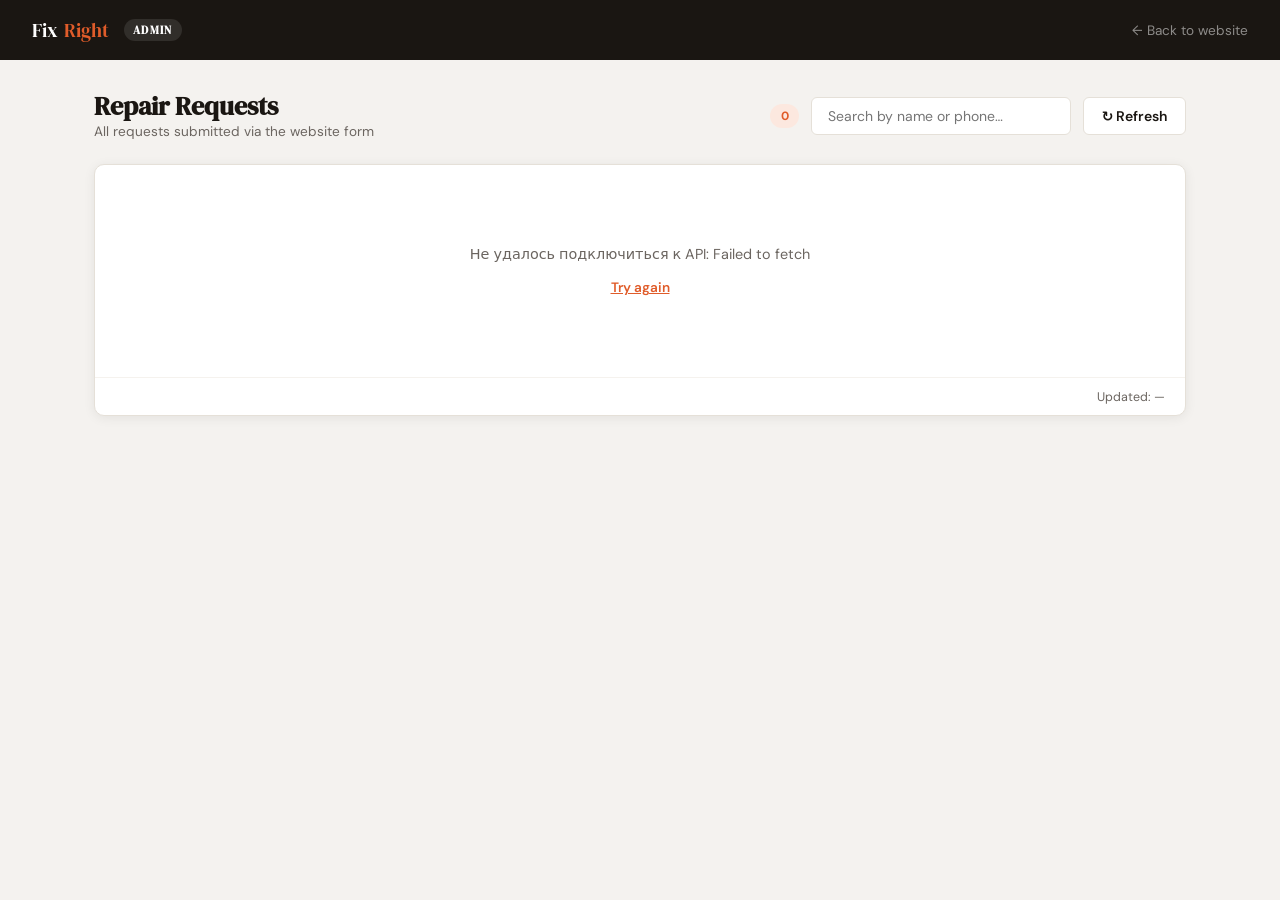
==== frontend/admin/admin.html @ c4b5f279 "initial commit" ====
<!DOCTYPE html>
<html lang="en">
<head>
  <meta charset="UTF-8" />
  <meta name="viewport" content="width=device-width, initial-scale=1.0" />
  <title>FixRight — Admin</title>
  <link rel="preconnect" href="https://fonts.googleapis.com" />
  <link href="https://fonts.googleapis.com/css2?family=DM+Serif+Display&family=DM+Sans:wght@300;400;500;600&display=swap" rel="stylesheet" />
  <link rel="stylesheet" href="admin.css" />
</head>
<body>

  <header class="header">
    <div class="header-logo">
      Fix<em>Right</em>
      <span class="header-tag">Admin</span>
    </div>
    <a href="/" class="header-back">← Back to website</a>
  </header>

  <main class="page">

    <div class="toolbar">
      <div class="toolbar-left">
        <h1>Repair Requests</h1>
        <p>All requests submitted via the website form</p>
      </div>
      <div class="toolbar-right">
        <span class="count-pill" id="count-pill">…</span>
        <input
          type="search"
          class="search"
          id="search"
          placeholder="Search by name or phone…"
        />
        <button class="btn btn-outline" id="btn-refresh">↻ Refresh</button>
      </div>
    </div>

    <div class="card">
      <div class="table-scroll" id="table-wrap">
        <table>
          <thead>
            <tr>
              <th>#</th>
              <th>Name</th>
              <th>Phone</th>
              <th>Problem Description</th>
              <th>Request Date</th>
            </tr>
          </thead>
          <tbody id="tbody"></tbody>
        </table>
      </div>

      <div class="state" id="state-loading">
        <p>Loading requests…</p>
      </div>
      <div class="state" id="state-empty" hidden>
        <p>No requests yet.</p>
      </div>
      <div class="state" id="state-error" hidden>
        <p id="error-text">Failed to load requests.</p>
        <span class="retry" id="retry-btn">Try again</span>
      </div>

      <div class="card-footer" id="card-footer" hidden>
        <span id="footer-text"></span>
        <span>Updated: <span id="last-updated">—</span></span>
      </div>
    </div>

  </main>

  <script src="admin.js"></script>
</body>
</html>
---- frontend/admin/admin.css ----
*, *::before, *::after { box-sizing: border-box; margin: 0; padding: 0; }

:root {
  --ink:        #1a1612;
  --bg:         #f4f2ef;
  --surface:    #ffffff;
  --border:     #e5e0d8;
  --muted:      #6b6560;
  --accent:     #e05c2a;
  --accent-lt:  #fce8df;
  --font-serif: 'DM Serif Display', Georgia, serif;
  --font-sans:  'DM Sans', system-ui, sans-serif;
  --radius:     10px;
  --shadow:     0 2px 12px rgba(0,0,0,.07);
}

body {
  font-family: var(--font-sans);
  background: var(--bg);
  color: var(--ink);
  min-height: 100vh;
  -webkit-font-smoothing: antialiased;
}

/*Header*/
.header {
  background: var(--ink);
  color: #fff;
  padding: 0 2rem;
  height: 60px;
  display: flex;
  align-items: center;
  justify-content: space-between;
  position: sticky;
  top: 0;
  z-index: 10;
}
.header-logo {
  font-family: var(--font-serif);
  font-size: 1.2rem;
  display: flex;
  align-items: center;
  gap: 0.4rem;
}
.header-logo em { color: var(--accent); font-style: normal; }
.header-tag {
  font-size: 0.7rem;
  font-weight: 600;
  letter-spacing: .1em;
  text-transform: uppercase;
  background: rgba(255,255,255,.1);
  padding: 0.2rem 0.6rem;
  border-radius: 999px;
  margin-left: 0.5rem;
}
.header-back {
  font-size: 0.85rem;
  color: rgba(255,255,255,.5);
  text-decoration: none;
  transition: color 0.15s;
}
.header-back:hover { color: #fff; }

/*Layout*/
.page { max-width: 1140px; margin: 0 auto; padding: 2rem 1.5rem 4rem; }

/*Toolbar*/
.toolbar {
  display: flex;
  align-items: center;
  justify-content: space-between;
  flex-wrap: wrap;
  gap: 1rem;
  margin-bottom: 1.5rem;
}
.toolbar-left h1 {
  font-family: var(--font-serif);
  font-size: 1.6rem;
  line-height: 1.1;
}
.toolbar-left p {
  font-size: 0.85rem;
  color: var(--muted);
  margin-top: 0.2rem;
}
.toolbar-right { display: flex; align-items: center; gap: 0.75rem; flex-wrap: wrap; }

.search {
  padding: 0.55rem 1rem;
  border: 1.5px solid var(--border);
  border-radius: 6px;
  font-family: var(--font-sans);
  font-size: 0.875rem;
  width: 260px;
  outline: none;
  transition: border-color 0.15s;
  background: var(--surface);
}
.search:focus { border-color: var(--accent); }

.btn {
  padding: 0.55rem 1.1rem;
  border-radius: 6px;
  font-family: var(--font-sans);
  font-size: 0.875rem;
  font-weight: 600;
  cursor: pointer;
  transition: all 0.15s;
  border: 1.5px solid transparent;
  white-space: nowrap;
}
.btn-outline {
  background: var(--surface);
  border-color: var(--border);
  color: var(--ink);
}
.btn-outline:hover { border-color: var(--ink); }

/* count pill */
.count-pill {
  background: var(--accent-lt);
  color: var(--accent);
  font-size: 0.75rem;
  font-weight: 700;
  padding: 0.25rem 0.65rem;
  border-radius: 999px;
}

/*Card / Table*/
.card {
  background: var(--surface);
  border: 1px solid var(--border);
  border-radius: var(--radius);
  box-shadow: var(--shadow);
  overflow: hidden;
}
.table-scroll { overflow-x: auto; }

table { width: 100%; border-collapse: collapse; }
thead { background: #f9f7f4; border-bottom: 2px solid var(--border); }
thead th {
  text-align: left;
  padding: 0.75rem 1.25rem;
  font-size: 0.72rem;
  font-weight: 700;
  letter-spacing: .09em;
  text-transform: uppercase;
  color: var(--muted);
  white-space: nowrap;
}
tbody tr { border-bottom: 1px solid #f5f2ee; transition: background 0.1s; }
tbody tr:last-child { border-bottom: none; }
tbody tr:hover { background: #fdf9f6; }
tbody td { padding: 1rem 1.25rem; font-size: 0.875rem; vertical-align: top; }

.col-id    { color: #bbb; font-size: 0.78rem; width: 52px; }
.col-name  { font-weight: 600; white-space: nowrap; }
.col-phone { white-space: nowrap; }
.col-phone a { color: var(--accent); text-decoration: none; font-weight: 500; }
.col-phone a:hover { text-decoration: underline; }
.col-problem { color: #4a4540; max-width: 440px; line-height: 1.55; }
.col-date  { color: var(--muted); font-size: 0.8rem; white-space: nowrap; }

/*States*/
.state {
  text-align: center;
  padding: 5rem 2rem;
  color: var(--muted);
}
.state-icon { font-size: 2.5rem; margin-bottom: 0.75rem; }
.state p { font-size: 0.9rem; }
.state .retry {
  margin-top: 1rem;
  display: inline-block;
  font-size: 0.85rem;
  font-weight: 600;
  color: var(--accent);
  cursor: pointer;
  text-decoration: underline;
}

/*Card footer*/
.card-footer {
  padding: 0.65rem 1.25rem;
  border-top: 1px solid #f5f2ee;
  font-size: 0.78rem;
  color: var(--muted);
  display: flex;
  align-items: center;
  justify-content: space-between;
}

/*Responsive*/
@media (max-width: 640px) {
  .search { width: 100%; }
  .toolbar { flex-direction: column; align-items: flex-start; }
}
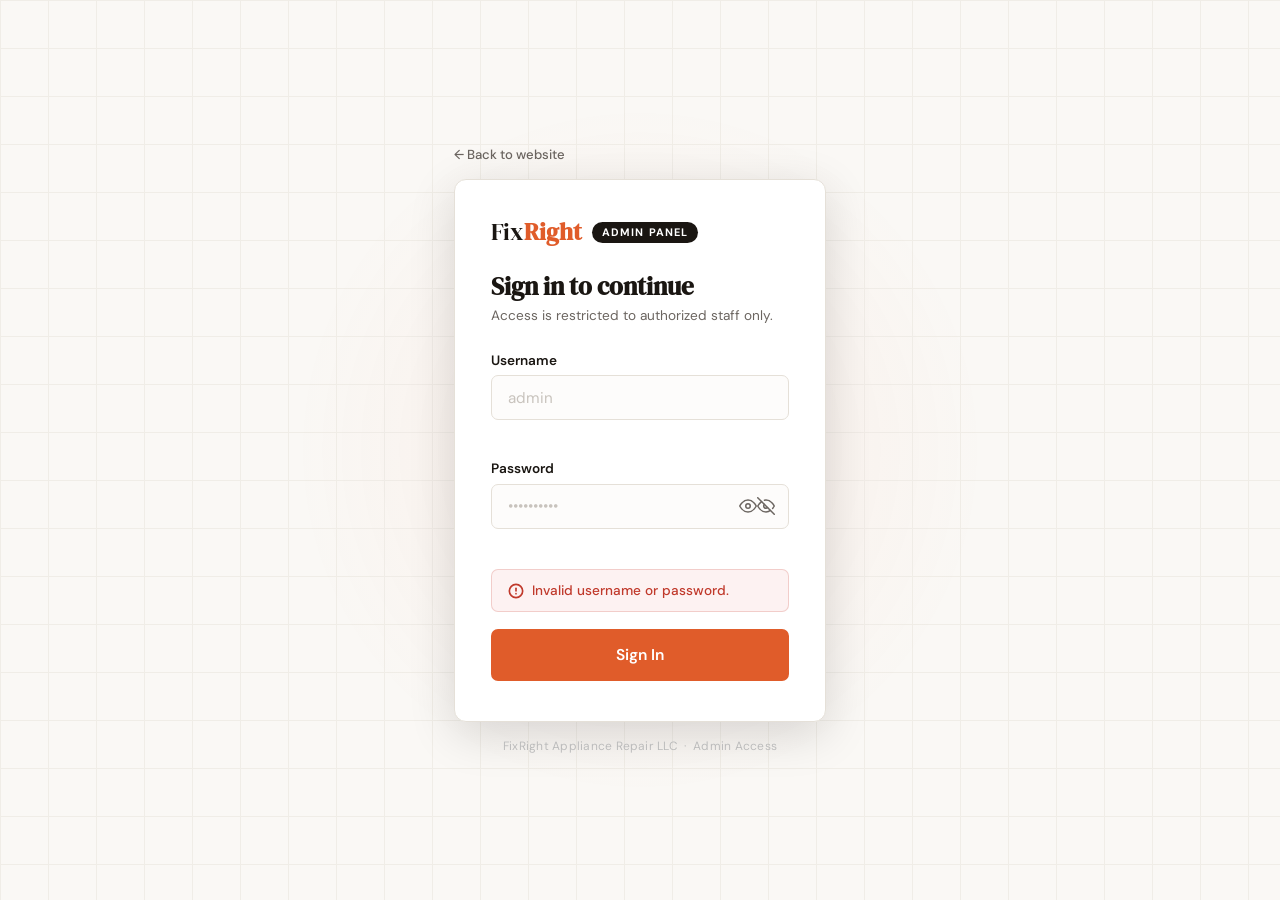
==== commit 08aee62b: "added authorization" ====
--- a/frontend/admin/admin.html
+++ b/frontend/admin/admin.html
@@ -15,7 +15,7 @@
       Fix<em>Right</em>
       <span class="header-tag">Admin</span>
     </div>
-    <a href="/" class="header-back">← Back to website</a>
+    <div class="header-right"><span class="header-user-wrap"><svg xmlns="http://www.w3.org/2000/svg" width="14" height="14" viewBox="0 0 24 24" fill="none" stroke="currentColor" stroke-width="2.5" stroke-linecap="round" stroke-linejoin="round"><path d="M20 21v-2a4 4 0 0 0-4-4H8a4 4 0 0 0-4 4v2"/><circle cx="12" cy="7" r="4"/></svg><span id="header-user">admin</span></span><button class="btn-signout" id="btn-signout">Sign Out</button><a href="/" class="header-back">← Site</a></div>
   </header>
 
   <main class="page">
